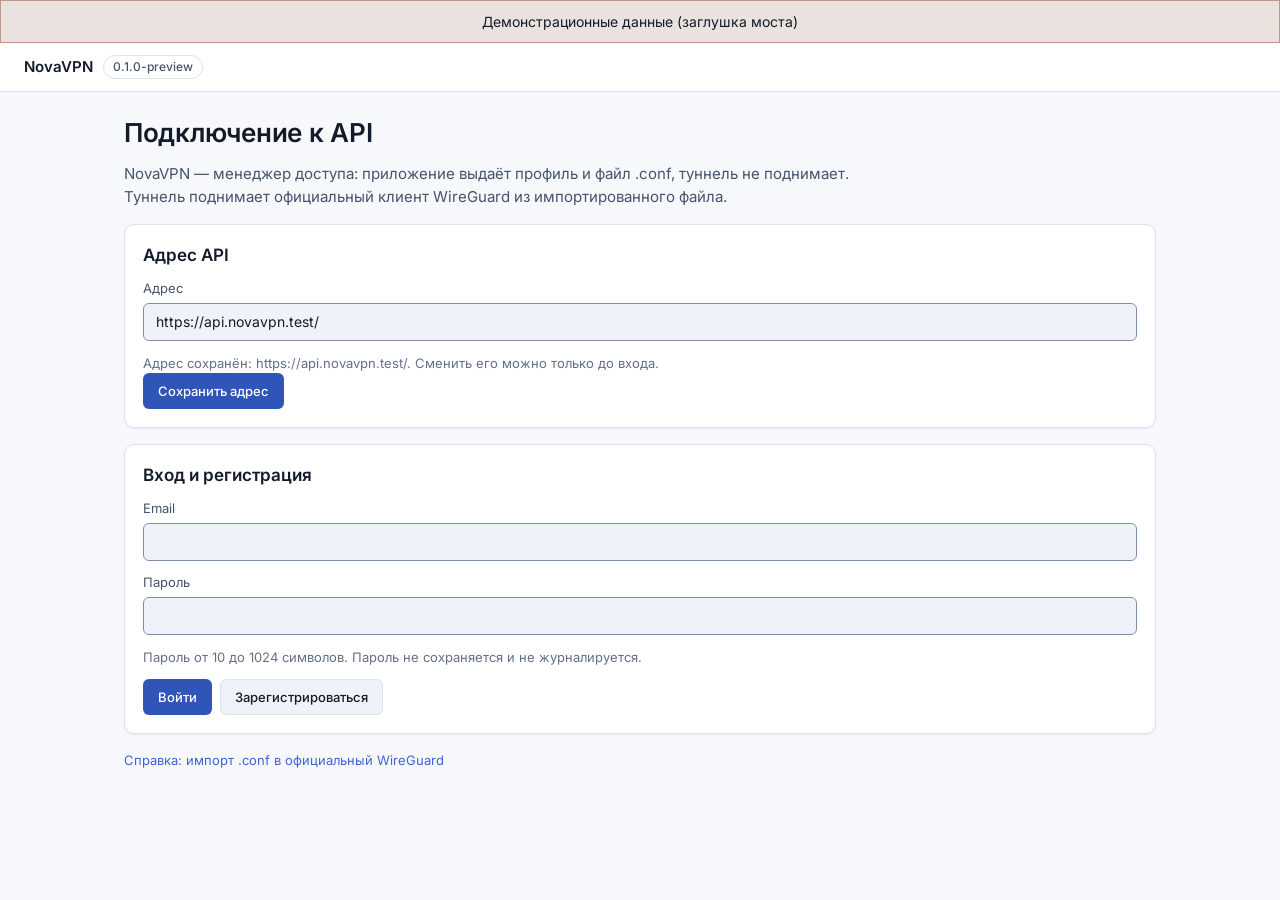
==== client/ui/index.html @ 0cb6365b "feat(client): экраны, локальные шрифты и заглушка моста для проверки UI" ====
<!DOCTYPE html>
<html lang="ru">
<head>
<meta charset="utf-8">
<meta http-equiv="Content-Security-Policy" content="default-src 'none'; script-src 'self'; style-src 'self'; font-src 'self'; img-src 'self' data:; connect-src 'none'; base-uri 'none'; form-action 'none'">
<meta name="viewport" content="width=device-width, initial-scale=1">
<title>NovaVPN — менеджер доступа</title>
<link rel="icon" href="data:,">
<link rel="stylesheet" href="app.css">
<script src="app.js" defer></script>
</head>
<body>
<p class="banner banner-warning" id="stub-banner" role="status" hidden>Демонстрационные данные (заглушка моста)</p>
<header class="topbar">
  <div class="brand">
    <span class="brand-name">NovaVPN</span>
    <span class="badge badge-muted" id="version-badge">—</span>
  </div>
  <nav class="nav" id="nav" aria-label="Экраны" hidden>
    <button type="button" class="nav-btn" data-action="screen" data-screen="home">Главный</button>
    <button type="button" class="nav-btn" data-action="screen" data-screen="catalog">Каталог</button>
    <button type="button" class="nav-btn" data-action="screen" data-screen="settings">Настройки</button>
    <button type="button" class="nav-btn" data-action="screen" data-screen="diagnostics">Диагностика</button>
    <a class="nav-btn" href="help.html">Справка</a>
  </nav>
</header>
<main class="app">
  <p class="banner banner-danger" id="startup-error" role="alert" hidden></p>

  <section class="screen" id="screen-auth" hidden>
    <h1>Подключение к API</h1>
    <p class="muted">NovaVPN — менеджер доступа: приложение выдаёт профиль и файл .conf, туннель не поднимает. Туннель поднимает официальный клиент WireGuard из импортированного файла.</p>
    <article class="card">
      <h2>Адрес API</h2>
      <label class="field">
        <span>Адрес</span>
        <input id="auth-origin" type="url" autocomplete="off" spellcheck="false" maxlength="2048" placeholder="https://api.example.com">
      </label>
      <p class="hint" id="auth-origin-hint"></p>
      <button type="button" class="btn btn-primary" data-action="save-origin">Сохранить адрес</button>
    </article>
    <article class="card" id="auth-credentials" hidden>
      <h2>Вход и регистрация</h2>
      <label class="field">
        <span>Email</span>
        <input id="auth-email" type="email" autocomplete="username" spellcheck="false" maxlength="254">
      </label>
      <label class="field">
        <span>Пароль</span>
        <input id="auth-password" type="password" autocomplete="current-password" maxlength="1024">
      </label>
      <p class="hint">Пароль от 10 до 1024 символов. Пароль не сохраняется и не журналируется.</p>
      <div class="buttons">
        <button type="button" class="btn btn-primary" data-action="login">Войти</button>
        <button type="button" class="btn" data-action="register">Зарегистрироваться</button>
      </div>
    </article>
    <p class="hint"><a class="link" href="help.html">Справка: импорт .conf в официальный WireGuard</a></p>
  </section>

  <section class="screen" id="screen-home" hidden>
    <h1>Главный</h1>
    <div class="columns">
      <article class="card">
        <h2>Аккаунт</h2>
        <dl class="facts">
          <dt>Email</dt><dd id="account-email">—</dd>
          <dt>Статус</dt><dd id="account-status">—</dd>
          <dt>План</dt><dd id="account-plan">—</dd>
          <dt>Устройства</dt><dd id="account-devices">—</dd>
          <dt>Трафик</dt><dd id="account-quota">—</dd>
        </dl>
        <p class="banner banner-warning" id="account-warning" hidden></p>
      </article>
      <article class="card">
        <h2>Устройство</h2>
        <ul class="list" id="device-list"></ul>
        <label class="field">
          <span>Имя нового устройства</span>
          <input id="device-name" type="text" maxlength="64" placeholder="Windows">
        </label>
        <div class="buttons">
          <button type="button" class="btn btn-primary" data-action="create-device">Создать устройство</button>
          <button type="button" class="btn btn-danger" data-action="forget-device" hidden>Забыть это устройство</button>
        </div>
        <p class="hint">Пересоздание отзывает текущее устройство: его профили и сохранённые .conf перестанут работать.</p>
      </article>
    </div>
    <article class="card">
      <h2>Профили доступа</h2>
      <ul class="list" id="profile-list"></ul>
      <div class="issue-row">
        <label class="field">
          <span>Сервер</span>
          <select id="issue-select"></select>
        </label>
        <button type="button" class="btn btn-primary" data-action="issue" id="issue-button">Выдать профиль</button>
      </div>
      <p class="hint" id="issue-hint"></p>
      <p class="hint">Конфиг не показывается в приложении: выберите «Сохранить .conf» и импортируйте файл в официальный WireGuard.</p>
    </article>
  </section>

  <section class="screen" id="screen-catalog" hidden>
    <h1>Каталог серверов</h1>
    <p class="muted">Доступность показана буквально: «доступен» или «неизвестно». Незамеренные показатели — «не измерялось» и «не заявлена», а не ноль.</p>
    <p class="muted" id="catalog-empty" hidden>Каталог пуст.</p>
    <div class="columns" id="catalog-list"></div>
  </section>

  <section class="screen" id="screen-settings" hidden>
    <h1>Настройки</h1>
    <article class="card">
      <h2>Адрес API</h2>
      <label class="field">
        <span>Адрес</span>
        <input id="settings-origin" type="url" autocomplete="off" spellcheck="false" maxlength="2048">
      </label>
      <p class="hint" id="settings-hint"></p>
      <button type="button" class="btn btn-primary" data-action="save-settings" id="settings-save">Сохранить</button>
    </article>
    <article class="card">
      <h2>Устройство и сессия</h2>
      <p class="muted">Ключ устройства хранится локально под защитой DPAPI и переживает выход из аккаунта, чтобы не тратить лимит устройств.</p>
      <div class="buttons">
        <button type="button" class="btn btn-danger" data-action="forget-device" hidden>Забыть это устройство</button>
        <button type="button" class="btn" data-action="logout" id="logout" hidden>Выйти из аккаунта</button>
      </div>
    </article>
    <article class="card">
      <h2>О приложении</h2>
      <dl class="facts">
        <dt>Версия</dt><dd id="settings-version">—</dd>
        <dt>Режим</dt><dd>preview: без туннеля и без фоновых служб</dd>
      </dl>
    </article>
  </section>

  <section class="screen" id="screen-diagnostics" hidden>
    <h1>Диагностика</h1>
    <p class="muted">Последние команды моста без тел запросов и секретов. Версия: <span id="diagnostics-version">—</span>.</p>
    <button type="button" class="btn" data-action="refresh-diagnostics">Обновить</button>
    <p class="muted" id="diagnostics-empty" hidden>Событий пока нет.</p>
    <div class="table-wrap">
      <table>
        <thead><tr><th>Время</th><th>Команда</th><th>Код</th><th>request_id</th></tr></thead>
        <tbody id="diagnostics-body"></tbody>
      </table>
    </div>
  </section>
</main>
<p class="toast" id="toast" role="status" aria-live="polite" hidden></p>
<div class="busy" id="busy" role="status" hidden>Загрузка…</div>
</body>
</html>
---- client/ui/app.css ----
@font-face {
  font-family: Inter;
  font-style: normal;
  font-weight: 400;
  font-display: swap;
  src: url("fonts/inter-latin-400-normal.woff2") format("woff2");
  unicode-range: U+0000-00FF, U+0131, U+0152-0153, U+02BB-02BC, U+02C6, U+02DA, U+02DC, U+0304, U+0308, U+0329, U+2000-206F, U+20AC, U+2122, U+2191, U+2193, U+2212, U+2215, U+FEFF, U+FFFD;
}
@font-face {
  font-family: Inter;
  font-style: normal;
  font-weight: 400;
  font-display: swap;
  src: url("fonts/inter-cyrillic-400-normal.woff2") format("woff2");
  unicode-range: U+0301, U+0400-045F, U+0490-0491, U+04B0-04B1, U+2116;
}
@font-face {
  font-family: Inter;
  font-style: normal;
  font-weight: 500;
  font-display: swap;
  src: url("fonts/inter-latin-500-normal.woff2") format("woff2");
  unicode-range: U+0000-00FF, U+0131, U+0152-0153, U+02BB-02BC, U+02C6, U+02DA, U+02DC, U+0304, U+0308, U+0329, U+2000-206F, U+20AC, U+2122, U+2191, U+2193, U+2212, U+2215, U+FEFF, U+FFFD;
}
@font-face {
  font-family: Inter;
  font-style: normal;
  font-weight: 500;
  font-display: swap;
  src: url("fonts/inter-cyrillic-500-normal.woff2") format("woff2");
  unicode-range: U+0301, U+0400-045F, U+0490-0491, U+04B0-04B1, U+2116;
}
@font-face {
  font-family: Inter;
  font-style: normal;
  font-weight: 600;
  font-display: swap;
  src: url("fonts/inter-latin-600-normal.woff2") format("woff2");
  unicode-range: U+0000-00FF, U+0131, U+0152-0153, U+02BB-02BC, U+02C6, U+02DA, U+02DC, U+0304, U+0308, U+0329, U+2000-206F, U+20AC, U+2122, U+2191, U+2193, U+2212, U+2215, U+FEFF, U+FFFD;
}
@font-face {
  font-family: Inter;
  font-style: normal;
  font-weight: 600;
  font-display: swap;
  src: url("fonts/inter-cyrillic-600-normal.woff2") format("woff2");
  unicode-range: U+0301, U+0400-045F, U+0490-0491, U+04B0-04B1, U+2116;
}
@font-face {
  font-family: "JetBrains Mono";
  font-style: normal;
  font-weight: 400;
  font-display: swap;
  src: url("fonts/jetbrains-mono-latin-400-normal.woff2") format("woff2");
  unicode-range: U+0000-00FF, U+0131, U+0152-0153, U+02BB-02BC, U+02C6, U+02DA, U+02DC, U+0304, U+0308, U+0329, U+2000-206F, U+20AC, U+2122, U+2191, U+2193, U+2212, U+2215, U+FEFF, U+FFFD;
}
@font-face {
  font-family: "JetBrains Mono";
  font-style: normal;
  font-weight: 400;
  font-display: swap;
  src: url("fonts/jetbrains-mono-cyrillic-400-normal.woff2") format("woff2");
  unicode-range: U+0301, U+0400-045F, U+0490-0491, U+04B0-04B1, U+2116;
}

:root {
  color-scheme: dark;
  --nv-bg: #0A0E1A;
  --nv-surface-1: #121828;
  --nv-surface-2: #1A2135;
  --nv-border: #232B3F;
  --nv-input-border: #5B6B94;
  --nv-text-1: #F3F5FA;
  --nv-text-2: #A6B0C3;
  --nv-text-muted: #7C86A3;
  --nv-accent: #5180F4;
  --nv-accent-strong: #3D66CE;
  --nv-accent-soft: rgba(81, 128, 244, .10);
  --nv-success: #34D399;
  --nv-warning: #FBBF24;
  --nv-danger: #F87171;
  --nv-success-soft: rgba(52, 211, 153, .12);
  --nv-warning-soft: rgba(251, 191, 36, .12);
  --nv-danger-soft: rgba(248, 113, 113, .12);
  --nv-radius-s: 6px;
  --nv-radius-m: 10px;
  --nv-radius-l: 14px;
  --nv-shadow-card: 0 1px 2px rgba(0, 0, 0, .4);
}

@media (prefers-color-scheme: light) {
  :root {
    color-scheme: light;
    --nv-bg: #F6F8FC;
    --nv-surface-1: #FFFFFF;
    --nv-surface-2: #EFF2F8;
    --nv-border: #DCE2EE;
    --nv-input-border: #7F8CA8;
    --nv-text-1: #131A29;
    --nv-text-2: #47536B;
    --nv-text-muted: #647084;
    --nv-accent: #3D66CE;
    --nv-accent-strong: #2F55B8;
    --nv-accent-soft: rgba(61, 102, 206, .10);
    --nv-success: #047857;
    --nv-warning: #92400E;
    --nv-danger: #B91C1C;
    --nv-success-soft: rgba(4, 120, 87, .12);
    --nv-warning-soft: rgba(146, 64, 14, .12);
    --nv-danger-soft: rgba(185, 28, 28, .12);
    --nv-shadow-card: 0 1px 2px rgba(19, 26, 41, .06);
  }
}

* { box-sizing: border-box; }
[hidden] { display: none !important; }

body {
  margin: 0;
  background: var(--nv-bg);
  color: var(--nv-text-1);
  font: 400 15px/23px Inter, "Segoe UI", system-ui, sans-serif;
  -webkit-font-smoothing: antialiased;
}

a { color: var(--nv-accent); text-decoration: none; }
a:hover { text-decoration: underline; }
.link { color: var(--nv-accent); }
.mono, code {
  font-family: "JetBrains Mono", Consolas, monospace;
  font-size: 13px;
  line-height: 20px;
  overflow-wrap: anywhere;
}
.muted { color: var(--nv-text-2); }
.hint { margin: 8px 0 0; color: var(--nv-text-muted); font-size: 13px; line-height: 20px; }
:focus-visible { outline: 2px solid var(--nv-accent); outline-offset: 2px; }

.topbar {
  display: flex;
  align-items: center;
  justify-content: space-between;
  gap: 16px;
  flex-wrap: wrap;
  padding: 12px 24px;
  border-bottom: 1px solid var(--nv-border);
  background: var(--nv-surface-1);
}
.brand { display: flex; align-items: center; gap: 10px; font-weight: 600; }
.brand-name { font-size: 15px; line-height: 22px; }
.nav { display: flex; gap: 4px; flex-wrap: wrap; }
.nav-btn {
  padding: 7px 12px;
  border: 0;
  border-radius: var(--nv-radius-s);
  background: transparent;
  color: var(--nv-text-2);
  font: 500 13px/18px Inter, "Segoe UI", system-ui, sans-serif;
  cursor: pointer;
}
.nav-btn:hover { background: var(--nv-surface-2); color: var(--nv-text-1); text-decoration: none; }
.nav-btn[aria-current="page"] { background: var(--nv-accent-soft); color: var(--nv-text-1); }

.app { max-width: 1080px; margin: 0 auto; padding: 24px 24px 72px; }
.screen > h1 { margin: 0 0 12px; font-size: 26px; line-height: 34px; letter-spacing: -.01em; }
.screen > .muted { margin: 0 0 16px; max-width: 760px; }
.card {
  margin: 0 0 16px;
  padding: 18px;
  border: 1px solid var(--nv-border);
  border-radius: var(--nv-radius-m);
  background: var(--nv-surface-1);
  box-shadow: var(--nv-shadow-card);
}
.card h2 { margin: 0 0 12px; font-size: 17px; line-height: 24px; }
.columns { display: grid; grid-template-columns: repeat(2, minmax(0, 1fr)); gap: 16px; align-items: start; }
.columns > .card { margin: 0; }
.columns + .card { margin-top: 16px; }

.facts { display: grid; grid-template-columns: minmax(96px, auto) minmax(0, 1fr); gap: 6px 16px; margin: 0; }
.facts dt { color: var(--nv-text-muted); font-size: 13px; line-height: 20px; }
.facts dd { margin: 0; font-size: 14px; line-height: 20px; overflow-wrap: anywhere; }

.field { display: block; margin: 0 0 12px; }
.field > span { display: block; margin-bottom: 6px; color: var(--nv-text-2); font-size: 13px; line-height: 18px; }
input, select {
  width: 100%;
  min-height: 38px;
  padding: 8px 12px;
  border: 1px solid var(--nv-input-border);
  border-radius: var(--nv-radius-s);
  background: var(--nv-surface-2);
  color: var(--nv-text-1);
  font: 400 14px/20px Inter, "Segoe UI", system-ui, sans-serif;
}
input:disabled, select:disabled { opacity: .6; cursor: not-allowed; }

.buttons { display: flex; flex-wrap: wrap; gap: 8px; margin-top: 12px; }
.btn {
  min-height: 36px;
  padding: 7px 14px;
  border: 1px solid var(--nv-border);
  border-radius: var(--nv-radius-s);
  background: var(--nv-surface-2);
  color: var(--nv-text-1);
  font: 500 13px/20px Inter, "Segoe UI", system-ui, sans-serif;
  cursor: pointer;
}
.btn:hover { border-color: var(--nv-input-border); }
.btn:disabled { opacity: .55; cursor: not-allowed; }
.btn-primary { border-color: transparent; background: var(--nv-accent-strong); color: #FFFFFF; }
.btn-primary:hover { background: var(--nv-accent); border-color: transparent; }
.btn-danger { border-color: color-mix(in srgb, var(--nv-danger) 40%, var(--nv-border)); background: var(--nv-danger-soft); color: var(--nv-danger); }

.badge {
  display: inline-flex;
  align-items: center;
  gap: 6px;
  padding: 2px 9px;
  border: 1px solid var(--nv-border);
  border-radius: 999px;
  background: var(--nv-surface-1);
  color: var(--nv-text-2);
  font-size: 12px;
  line-height: 18px;
  font-weight: 500;
}
.badge-ok { border-color: color-mix(in srgb, var(--nv-success) 45%, var(--nv-border)); background: var(--nv-success-soft); color: var(--nv-text-1); }
.badge-warn { border-color: color-mix(in srgb, var(--nv-warning) 45%, var(--nv-border)); background: var(--nv-warning-soft); color: var(--nv-text-1); }
.badge-danger { border-color: color-mix(in srgb, var(--nv-danger) 45%, var(--nv-border)); background: var(--nv-danger-soft); color: var(--nv-text-1); }
.badge-muted { color: var(--nv-text-2); }

.list { margin: 0 0 12px; padding: 0; list-style: none; }
.row {
  display: flex;
  align-items: flex-start;
  justify-content: space-between;
  gap: 12px;
  flex-wrap: wrap;
  padding: 10px 0;
  border-bottom: 1px solid var(--nv-border);
}
.row:last-child { border-bottom: 0; }
.row-main { display: flex; align-items: center; gap: 8px; flex-wrap: wrap; min-width: 0; }
.row-actions { display: flex; gap: 8px; flex-wrap: wrap; }
.row .muted { font-size: 13px; line-height: 20px; }

.issue-row { display: flex; align-items: flex-end; gap: 12px; flex-wrap: wrap; }
.issue-row .field { flex: 1 1 240px; margin-bottom: 0; }

.banner { margin: 0 0 16px; padding: 10px 14px; border-radius: var(--nv-radius-s); font-size: 14px; line-height: 21px; }
.banner-warning { border: 1px solid color-mix(in srgb, var(--nv-warning) 45%, var(--nv-border)); background: var(--nv-warning-soft); color: var(--nv-text-1); }
.banner-danger { border: 1px solid color-mix(in srgb, var(--nv-danger) 45%, var(--nv-border)); background: var(--nv-danger-soft); color: var(--nv-text-1); }
#stub-banner { margin: 0; border-radius: 0; text-align: center; }

.table-wrap { margin-top: 12px; overflow-x: auto; border: 1px solid var(--nv-border); border-radius: var(--nv-radius-m); }
table { width: 100%; border-collapse: collapse; font-size: 13px; line-height: 20px; }
th, td { padding: 8px 12px; text-align: left; vertical-align: top; border-bottom: 1px solid var(--nv-border); }
th { background: var(--nv-surface-2); color: var(--nv-text-2); font-weight: 600; font-size: 11px; letter-spacing: .05em; text-transform: uppercase; }
tr:last-child td { border-bottom: 0; }
td { color: var(--nv-text-2); overflow-wrap: anywhere; }

.toast {
  position: fixed;
  left: 24px;
  bottom: 24px;
  max-width: min(560px, calc(100vw - 48px));
  margin: 0;
  padding: 10px 14px;
  border: 1px solid var(--nv-border);
  border-radius: var(--nv-radius-s);
  background: var(--nv-surface-1);
  color: var(--nv-text-1);
  font-size: 14px;
  line-height: 21px;
  box-shadow: 0 8px 24px rgba(0, 0, 0, .35);
  z-index: 20;
}
.toast-ok { border-color: color-mix(in srgb, var(--nv-success) 45%, var(--nv-border)); }
.toast-error { border-color: color-mix(in srgb, var(--nv-danger) 45%, var(--nv-border)); }

.busy {
  position: fixed;
  right: 24px;
  bottom: 24px;
  padding: 6px 12px;
  border: 1px solid var(--nv-border);
  border-radius: 999px;
  background: var(--nv-surface-2);
  color: var(--nv-text-2);
  font-size: 12px;
  line-height: 18px;
  z-index: 20;
}

@media (max-width: 980px) {
  .columns { grid-template-columns: minmax(0, 1fr); }
}

@media (max-width: 720px) {
  .topbar { padding: 10px 16px; }
  .app { padding: 20px 16px 64px; }
  .card { padding: 14px; }
  .toast { left: 16px; right: 16px; bottom: 16px; max-width: none; }
}
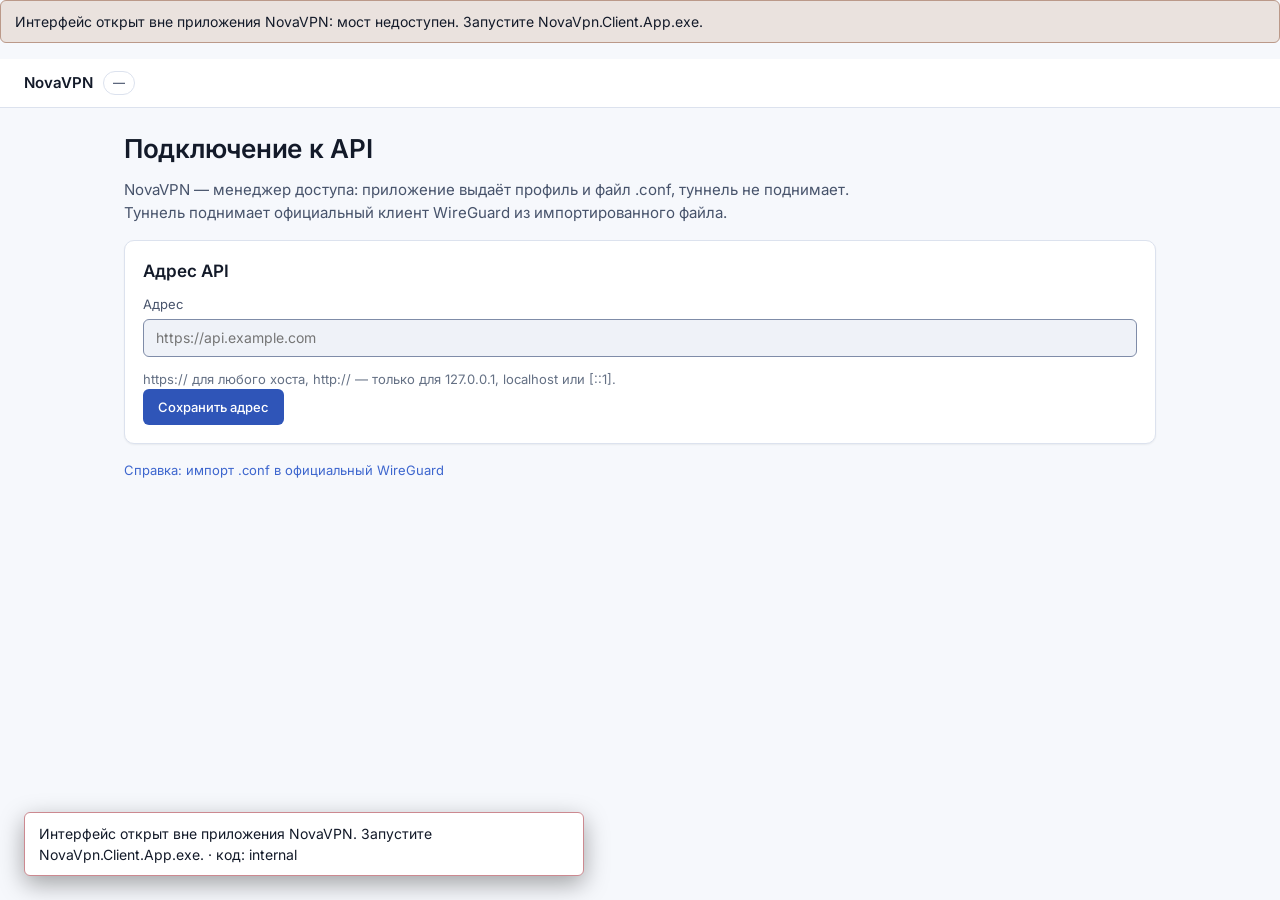
==== commit 6b8c4af4: "fix(client): выход по повторному 401, список без автосоздания, тексты и состояния UI" ====
--- a/client/ui/index.html
+++ b/client/ui/index.html
@@ -11,6 +11,7 @@
 </head>
 <body>
 <p class="banner banner-warning" id="stub-banner" role="status" hidden>Демонстрационные данные (заглушка моста)</p>
+<p class="banner banner-warning" id="host-banner" role="status" hidden>Интерфейс открыт вне приложения NovaVPN: мост недоступен. Запустите NovaVpn.Client.App.exe.</p>
 <header class="topbar">
   <div class="brand">
     <span class="brand-name">NovaVPN</span>
@@ -103,7 +104,7 @@
 
   <section class="screen" id="screen-catalog" hidden>
     <h1>Каталог серверов</h1>
-    <p class="muted">Доступность показана буквально: «доступен» или «неизвестно». Незамеренные показатели — «не измерялось» и «не заявлена», а не ноль.</p>
+    <p class="muted">Доступность показана буквально: «доступен» или «неизвестно». Неизмеренные показатели — «не измерялось» и «не заявлена», а не ноль.</p>
     <p class="muted" id="catalog-empty" hidden>Каталог пуст.</p>
     <div class="columns" id="catalog-list"></div>
   </section>
--- a/client/ui/app.css
+++ b/client/ui/app.css
@@ -243,6 +243,8 @@
 .row:last-child { border-bottom: 0; }
 .row-main { display: flex; align-items: center; gap: 8px; flex-wrap: wrap; min-width: 0; }
 .row-actions { display: flex; gap: 8px; flex-wrap: wrap; }
+.saved-config { flex-basis: 100%; display: flex; align-items: center; gap: 12px; flex-wrap: wrap; }
+.saved-config .hint { margin: 0; }
 .row .muted { font-size: 13px; line-height: 20px; }
 
 .issue-row { display: flex; align-items: flex-end; gap: 12px; flex-wrap: wrap; }
